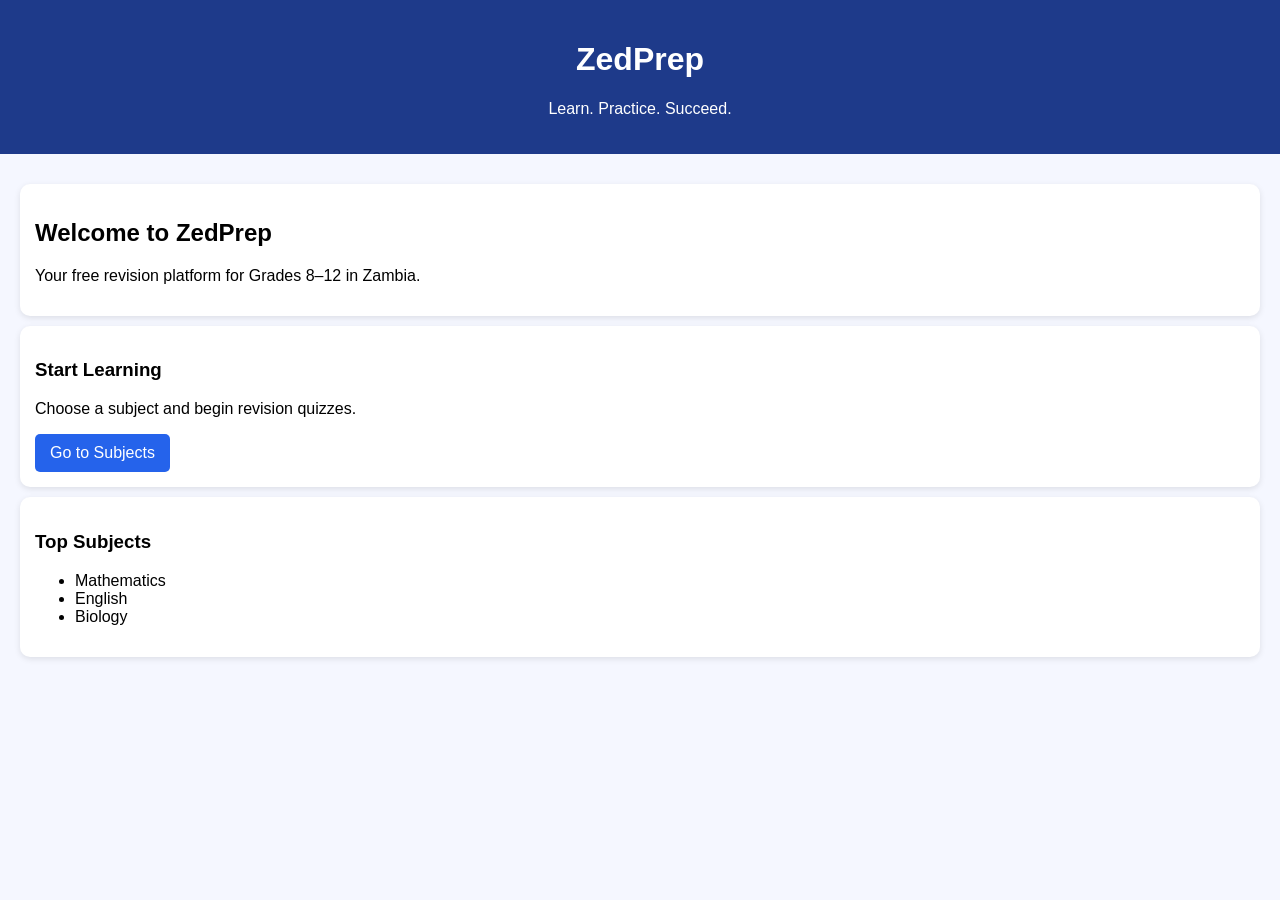
==== index.html @ bf7710fb "Create index.html" ====
<!DOCTYPE html>
<html>
<head>
    <title>ZedPrep - Learn. Practice. Succeed.</title>
    <meta name="viewport" content="width=device-width, initial-scale=1.0">

    <style>
        body {
            font-family: Arial;
            margin: 0;
            background: #f5f7ff;
        }

        header {
            background: #1e3a8a;
            color: white;
            padding: 20px;
            text-align: center;
        }

        .container {
            padding: 20px;
        }

        .card {
            background: white;
            padding: 15px;
            margin: 10px 0;
            border-radius: 10px;
            box-shadow: 0 2px 6px rgba(0,0,0,0.1);
        }

        .button {
            display: inline-block;
            padding: 10px 15px;
            background: #2563eb;
            color: white;
            text-decoration: none;
            border-radius: 5px;
        }
    </style>
</head>

<body>

<header>
    <h1>ZedPrep</h1>
    <p>Learn. Practice. Succeed.</p>
</header>

<div class="container">

    <div class="card">
        <h2>Welcome to ZedPrep</h2>
        <p>Your free revision platform for Grades 8–12 in Zambia.</p>
    </div>

    <div class="card">
        <h3>Start Learning</h3>
        <p>Choose a subject and begin revision quizzes.</p>
        <a class="button" href="#">Go to Subjects</a>
    </div>

    <div class="card">
        <h3>Top Subjects</h3>
        <ul>
            <li>Mathematics</li>
            <li>English</li>
            <li>Biology</li>
        </ul>
    </div>

</div>

</body>
</html>
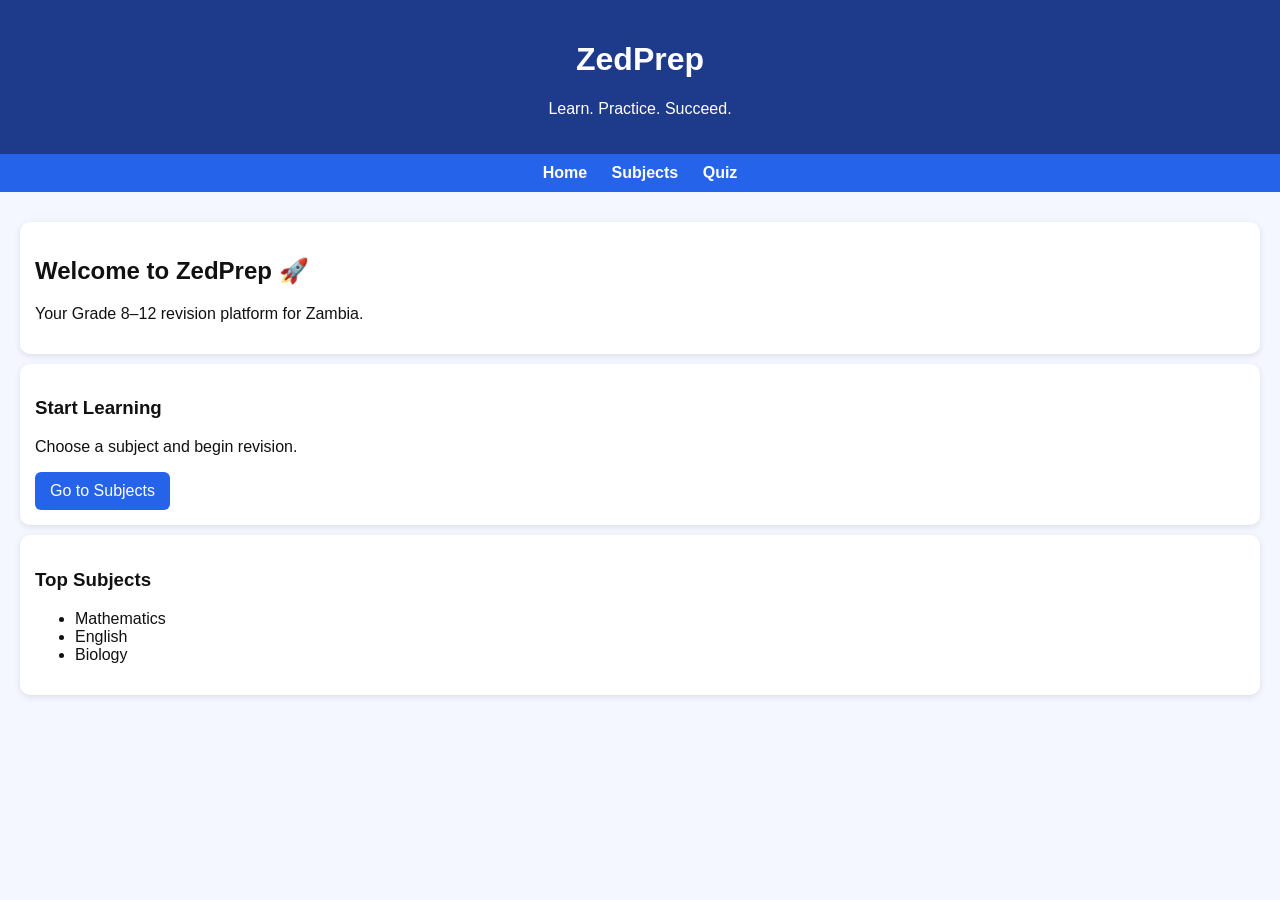
==== commit 8ee7b051: "Update index.html" ====
--- a/index.html
+++ b/index.html
@@ -1,74 +1,45 @@
 <!DOCTYPE html>
 <html>
 <head>
-    <title>ZedPrep - Learn. Practice. Succeed.</title>
-    <meta name="viewport" content="width=device-width, initial-scale=1.0">
-
-    <style>
-        body {
-            font-family: Arial;
-            margin: 0;
-            background: #f5f7ff;
-        }
-
-        header {
-            background: #1e3a8a;
-            color: white;
-            padding: 20px;
-            text-align: center;
-        }
-
-        .container {
-            padding: 20px;
-        }
-
-        .card {
-            background: white;
-            padding: 15px;
-            margin: 10px 0;
-            border-radius: 10px;
-            box-shadow: 0 2px 6px rgba(0,0,0,0.1);
-        }
-
-        .button {
-            display: inline-block;
-            padding: 10px 15px;
-            background: #2563eb;
-            color: white;
-            text-decoration: none;
-            border-radius: 5px;
-        }
-    </style>
+<title>ZedPrep - Learn. Practice. Succeed.</title>
+<link rel="stylesheet" href="style.css">
+<meta name="viewport" content="width=device-width, initial-scale=1.0">
 </head>
 
 <body>
 
 <header>
-    <h1>ZedPrep</h1>
-    <p>Learn. Practice. Succeed.</p>
+<h1>ZedPrep</h1>
+<p>Learn. Practice. Succeed.</p>
 </header>
+
+<nav>
+<a href="index.html">Home</a>
+<a href="subjects.html">Subjects</a>
+<a href="quiz.html">Quiz</a>
+</nav>
 
 <div class="container">
 
-    <div class="card">
-        <h2>Welcome to ZedPrep</h2>
-        <p>Your free revision platform for Grades 8–12 in Zambia.</p>
-    </div>
+<div class="card">
+<h2>Welcome to ZedPrep 🚀</h2>
+<p>Your Grade 8–12 revision platform for Zambia.</p>
+</div>
 
-    <div class="card">
-        <h3>Start Learning</h3>
-        <p>Choose a subject and begin revision quizzes.</p>
-        <a class="button" href="#">Go to Subjects</a>
-    </div>
+<div class="card">
+<h3>Start Learning</h3>
+<p>Choose a subject and begin revision.</p>
+<a class="button" href="subjects.html">Go to Subjects</a>
+</div>
 
-    <div class="card">
-        <h3>Top Subjects</h3>
-        <ul>
-            <li>Mathematics</li>
-            <li>English</li>
-            <li>Biology</li>
-        </ul>
-    </div>
+<div class="card">
+<h3>Top Subjects</h3>
+<ul>
+<li>Mathematics</li>
+<li>English</li>
+<li>Biology</li>
+</ul>
+</div>
 
 </div>
 
--- a/style.css
+++ b/style.css
@@ -0,0 +1,47 @@
+body {
+    font-family: Arial, sans-serif;
+    margin: 0;
+    background: #f4f7ff;
+    color: #111;
+}
+
+header {
+    background: #1e3a8a;
+    color: white;
+    padding: 20px;
+    text-align: center;
+}
+
+nav {
+    background: #2563eb;
+    padding: 10px;
+    text-align: center;
+}
+
+nav a {
+    color: white;
+    margin: 10px;
+    text-decoration: none;
+    font-weight: bold;
+}
+
+.container {
+    padding: 20px;
+}
+
+.card {
+    background: white;
+    padding: 15px;
+    margin: 10px 0;
+    border-radius: 10px;
+    box-shadow: 0 2px 6px rgba(0,0,0,0.1);
+}
+
+.button {
+    display: inline-block;
+    padding: 10px 15px;
+    background: #2563eb;
+    color: white;
+    text-decoration: none;
+    border-radius: 6px;
+}
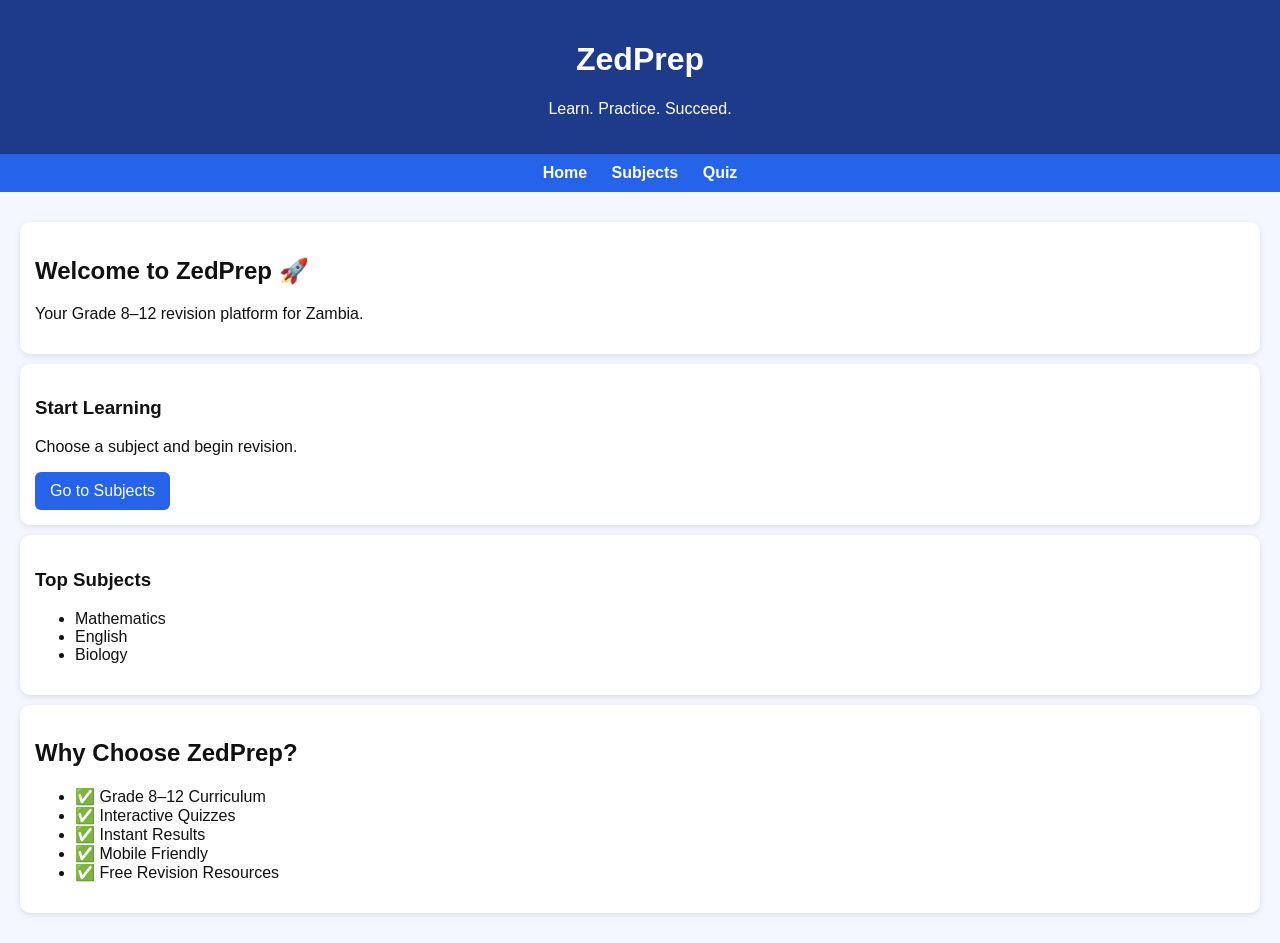
==== commit 2055607a: "Update index.html" ====
--- a/index.html
+++ b/index.html
@@ -40,7 +40,18 @@
 <li>Biology</li>
 </ul>
 </div>
+<div class="card">
+<h2>Why Choose ZedPrep?</h2>
 
+<ul>
+<li>✅ Grade 8–12 Curriculum</li>
+<li>✅ Interactive Quizzes</li>
+<li>✅ Instant Results</li>
+<li>✅ Mobile Friendly</li>
+<li>✅ Free Revision Resources</li>
+</ul>
+
+</div>
 </div>
 
 </body>
--- a/style.css
+++ b/style.css
@@ -45,3 +45,15 @@
     text-decoration: none;
     border-radius: 6px;
 }
+nav {
+    background: #2563eb;
+    padding: 10px;
+    text-align: center;
+}
+
+nav a {
+    color: white;
+    text-decoration: none;
+    margin: 10px;
+    font-weight: bold;
+}
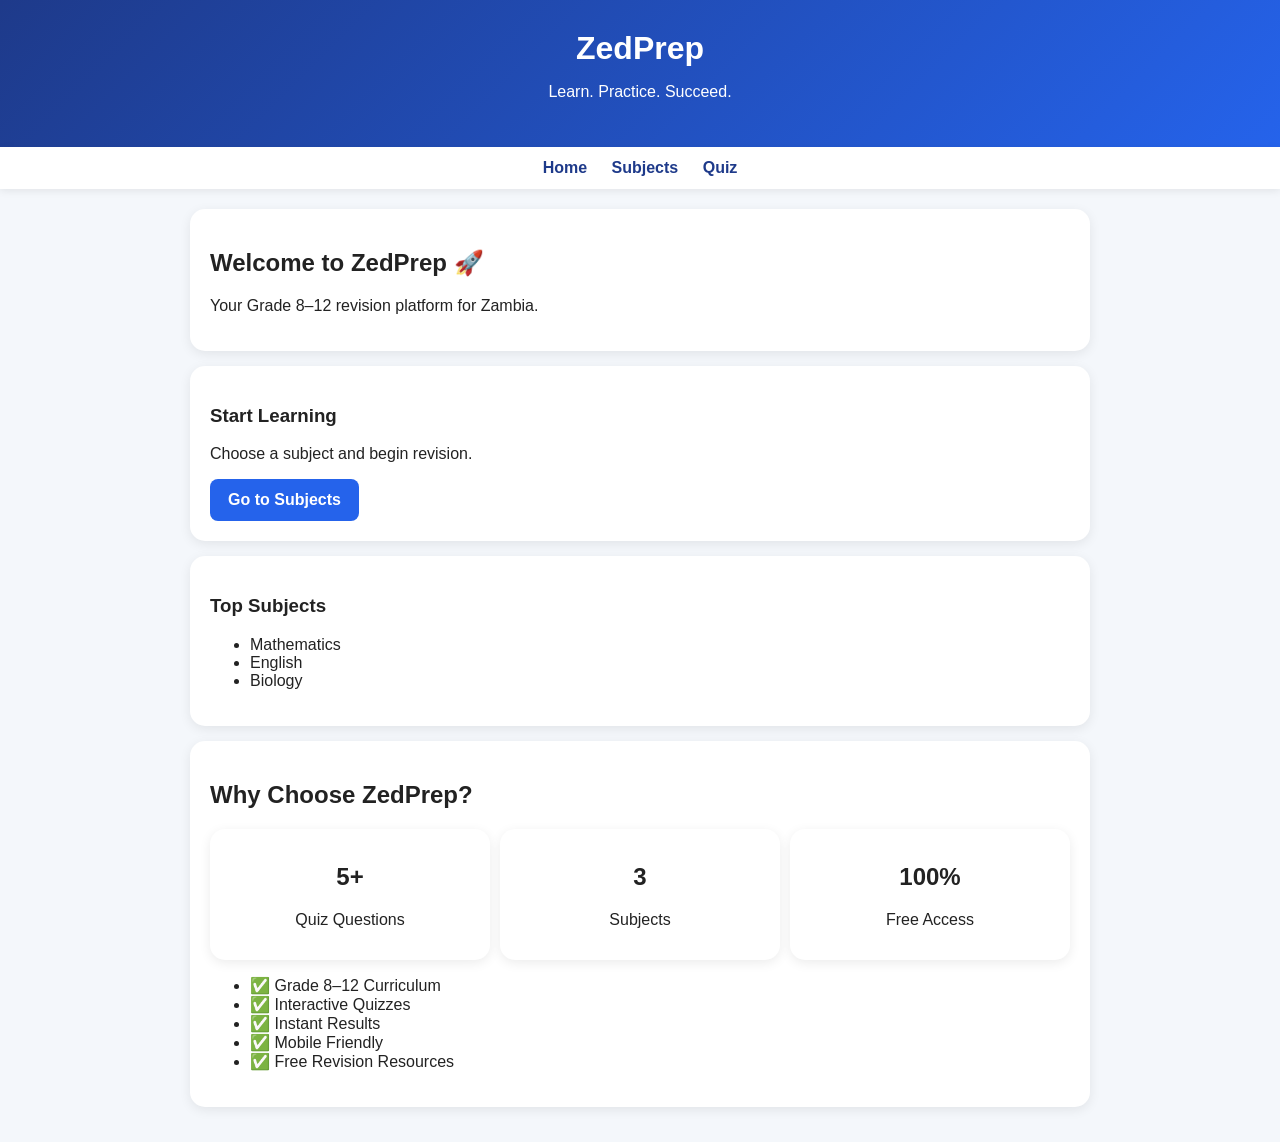
==== commit cd3487b0: "Update index.html" ====
--- a/index.html
+++ b/index.html
@@ -42,7 +42,24 @@
 </div>
 <div class="card">
 <h2>Why Choose ZedPrep?</h2>
+<div class="stats">
 
+<div class="stat-box">
+<h2>5+</h2>
+<p>Quiz Questions</p>
+</div>
+
+<div class="stat-box">
+<h2>3</h2>
+<p>Subjects</p>
+</div>
+
+<div class="stat-box">
+<h2>100%</h2>
+<p>Free Access</p>
+</div>
+
+</div>
 <ul>
 <li>✅ Grade 8–12 Curriculum</li>
 <li>✅ Interactive Quizzes</li>
--- a/style.css
+++ b/style.css
@@ -1,59 +1,76 @@
 body {
     font-family: Arial, sans-serif;
     margin: 0;
-    background: #f4f7ff;
-    color: #111;
+    background: #f4f7fb;
+    color: #222;
 }
 
 header {
-    background: #1e3a8a;
+    background: linear-gradient(135deg,#1e3a8a,#2563eb);
     color: white;
-    padding: 20px;
     text-align: center;
+    padding: 30px 20px;
+}
+
+header h1 {
+    margin: 0;
 }
 
 nav {
-    background: #2563eb;
-    padding: 10px;
+    background: white;
     text-align: center;
+    padding: 12px;
+    box-shadow: 0 2px 8px rgba(0,0,0,0.08);
 }
 
 nav a {
-    color: white;
-    margin: 10px;
     text-decoration: none;
+    color: #1e3a8a;
     font-weight: bold;
+    margin: 0 10px;
 }
 
 .container {
+    max-width: 900px;
+    margin: auto;
     padding: 20px;
 }
 
 .card {
     background: white;
-    padding: 15px;
-    margin: 10px 0;
-    border-radius: 10px;
-    box-shadow: 0 2px 6px rgba(0,0,0,0.1);
+    border-radius: 15px;
+    padding: 20px;
+    margin-bottom: 15px;
+    box-shadow: 0 3px 12px rgba(0,0,0,0.08);
 }
 
 .button {
     display: inline-block;
-    padding: 10px 15px;
     background: #2563eb;
     color: white;
     text-decoration: none;
-    border-radius: 6px;
-}
-nav {
-    background: #2563eb;
-    padding: 10px;
-    text-align: center;
+    padding: 12px 18px;
+    border-radius: 8px;
+    border: none;
+    cursor: pointer;
+    font-weight: bold;
 }
 
-nav a {
-    color: white;
-    text-decoration: none;
-    margin: 10px;
-    font-weight: bold;
+.button:hover {
+    opacity: 0.9;
 }
+
+.stats {
+    display: flex;
+    justify-content: space-between;
+    gap: 10px;
+}
+
+.stat-box {
+    flex: 1;
+    background: white;
+    border-radius: 15px;
+    text-align: center;
+    padding: 15px;
+    box-shadow: 0 3px 12px rgba(0,0,0,0.08);
+}
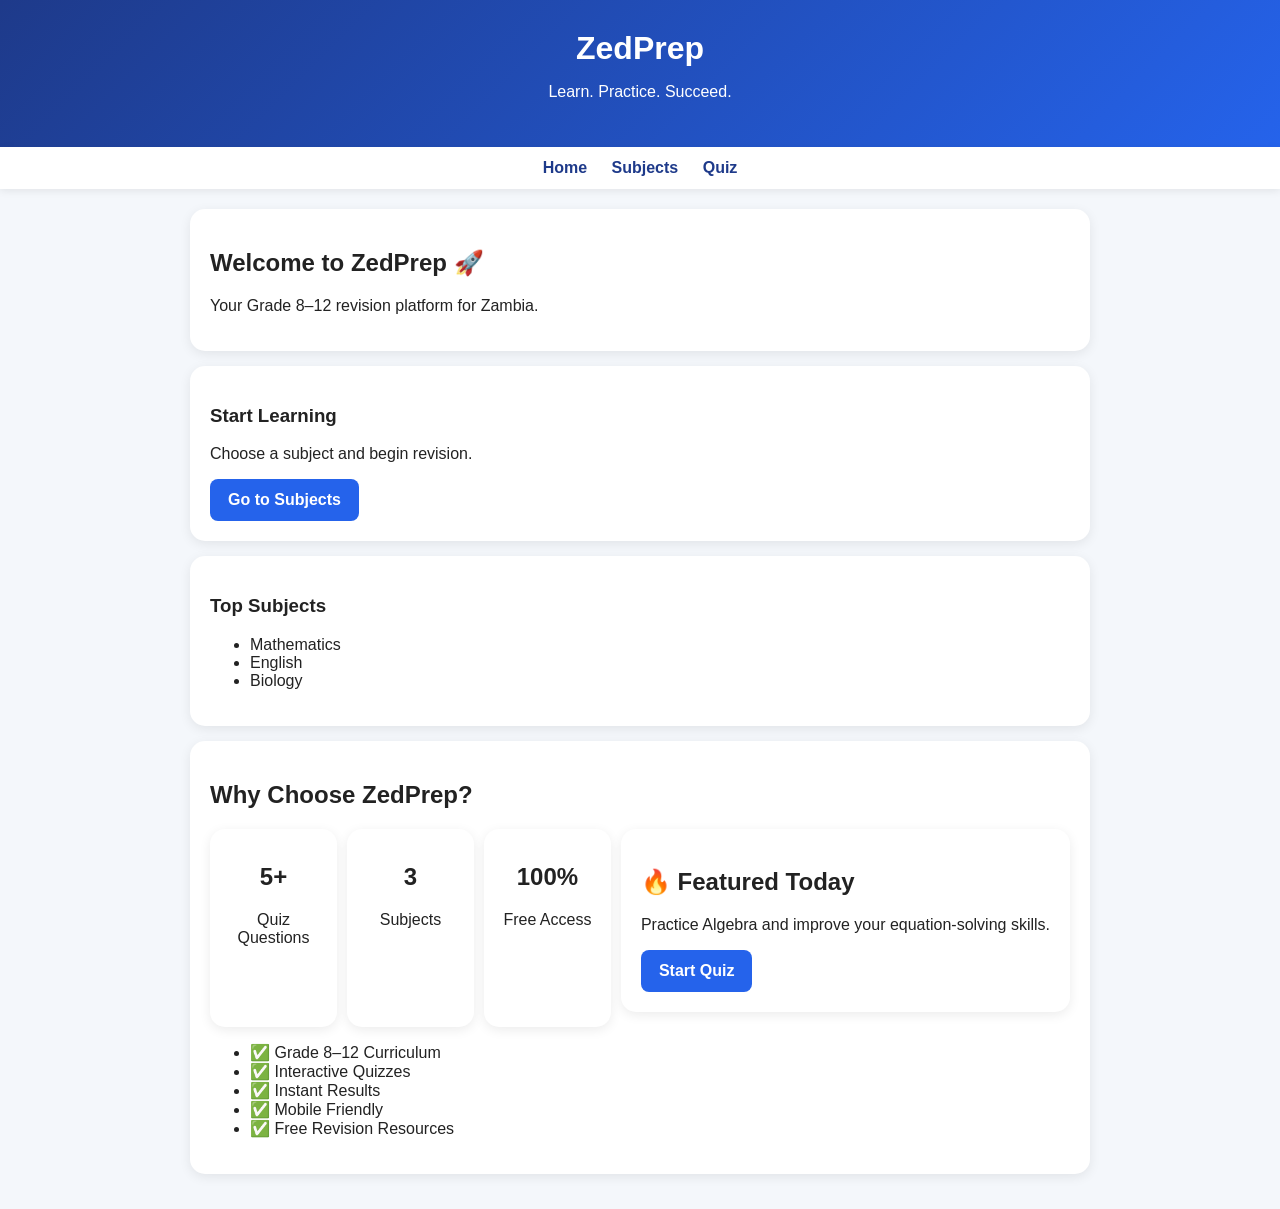
==== commit 1e857ed4: "Update index.html" ====
--- a/index.html
+++ b/index.html
@@ -58,7 +58,18 @@
 <h2>100%</h2>
 <p>Free Access</p>
 </div>
+<div class="card">
+<h2>🔥 Featured Today</h2>
 
+<p>
+Practice Algebra and improve your equation-solving skills.
+</p>
+
+<a class="button" href="quiz.html">
+Start Quiz
+</a>
+
+</div>
 </div>
 <ul>
 <li>✅ Grade 8–12 Curriculum</li>
